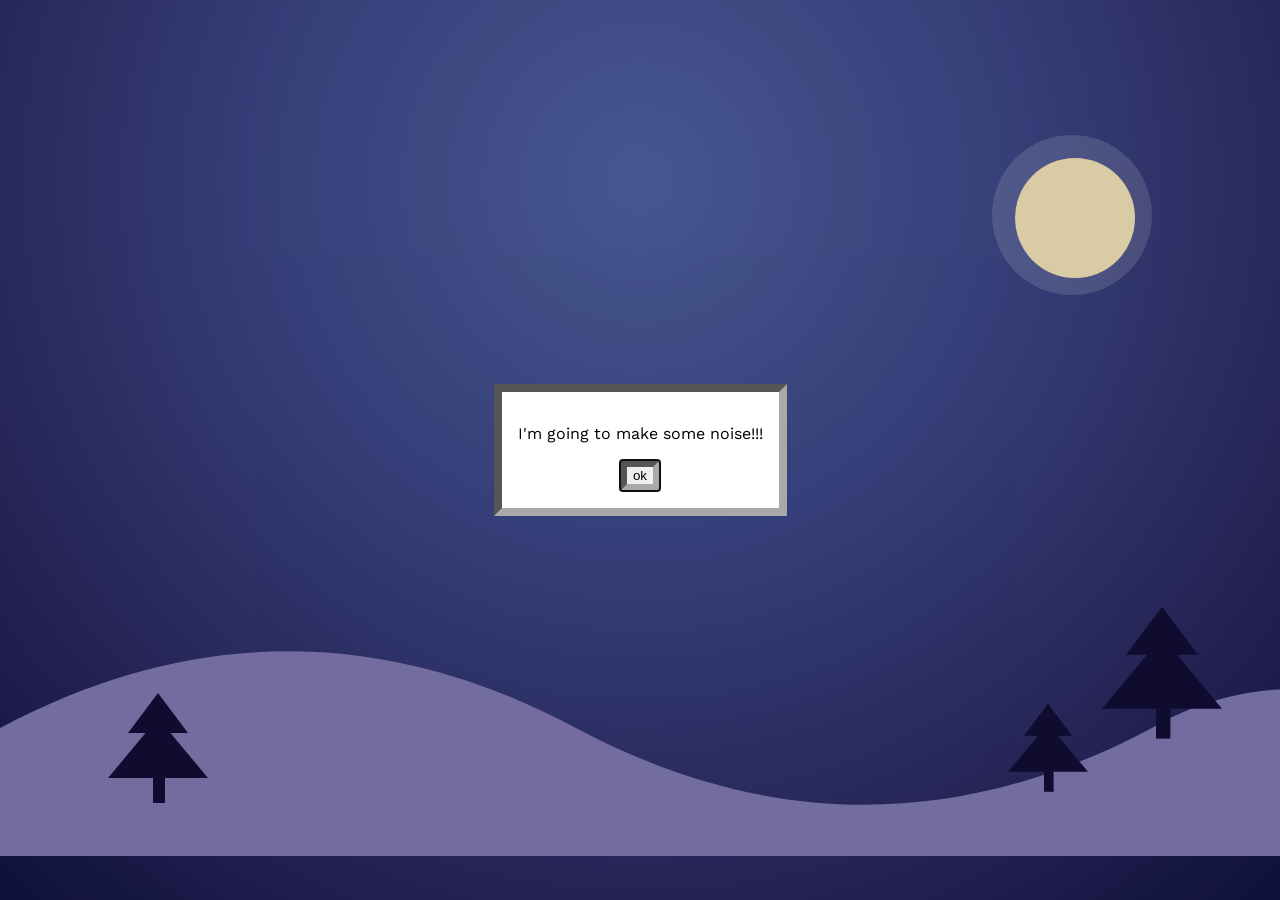
==== index.html @ 813d322b "update" ====
<!doctype html>
<html lang="en">
<head>
    <meta charset="UTF-8">
    <meta name="viewport"
          content="width=device-width, user-scalable=no, initial-scale=1.0, maximum-scale=1.0, minimum-scale=1.0">
    <meta http-equiv="X-UA-Compatible" content="ie=edge">
    <title>Audio Instrument</title>

    <link rel="stylesheet" href="reset.css">
    <link rel="stylesheet" href="style.css">

</head>


<body>
    <div class="background">
        <div class="moon-glow"></div>
        <div class="moon"></div>

        <div class="ground">
            <svg viewBox="0 0 1000 200" preserveAspectRatio="none">
                <path d="
                    M0 100
                    C150 20 300 20 450 100
                    C600 180 750 180 900 100
                    C950 70 1000 70 1000 70
                    L1000 200
                    L0 200
                    Z
                " />
            </svg>
        </div>

        <div class="tree tree1">
            <div class="top"></div>
            <div class="bottom"></div>
            <div class="trunk"></div>
        </div>

        <div class="tree tree2">
            <div class="top"></div>
            <div class="bottom"></div>
            <div class="trunk"></div>
        </div>

        <div class="tree tree3">
            <div class="top"></div>
            <div class="bottom"></div>
            <div class="trunk"></div>
        </div>

<!--    <div class="tree tree4">
            <div class="top"></div>
            <div class="bottom"></div>
            <div class="trunk"></div>
        </div>
    -->
    </div>


        <div class="stars">
            <span id="star-q"></span>
            <span id="star-w"></span>
            <span id="star-e"></span>
            <span id="star-r"></span>
            <span id="star-t"></span>
            <span id="star-y"></span>
            <span id="star-u"></span>
            <span id="star-i"></span>
            <span id="star-o"></span>
            <span id="star-p"></span>
        </div>

    <dialog id="intro-modal">
        <p>I'm going to make some noise!!!</p>
        <button id="intro-modal-close">ok</button>
    </dialog>

   <!-- <header>
        <h1>Main project</h1>
        <p>to test the site, press letters from the keyboard</p>
    </header>
    -->

    <script src="main.js"></script>
</body>
</html>
---- style.css ----
@import url('https://fonts.googleapis.com/css2?family=Work+Sans:ital,wght@0,100..900;1,100..900&display=swap');

/*saving our custom variables*/
/*light mode*/
:root {
    --colour-01: black;
    --colour-02: white;
    --colour-03: darkgray;
    --colour-04: lightgray;
    --border: 0.5rem inset var(--colour-03);
}

/*dark mode*/
@media (prefers-color-scheme: dark) {
    :root {
        --colour-01: #f0f6f0;
        --colour-02: rgb(16, 33, 100);
        --colour-03: rgb(110, 120, 174);
        --colour-04: rgb(41, 42, 109);
    }
}

body {
    font-family: "Work Sans", sans-serif;
    color: white;
    margin: 0;
    min-height: 100vh;
    
    background:
    radial-gradient(
    circle at 50% 20%,
    #4f619f 0%,
    #3b4585 40%,
    #29265d 75%,
    #101240 100%
    );
}


.background {
    position: fixed;
    inset: 0;
    z-index: -1;
    
    background:
    radial-gradient(
    circle at 50% 20%,
    #4f619f 0%,
    #3b4585 40%,
    #29265d 75%,
    #101240 100%
    );
}

dialog[open] {
    background-color: var(--colour-02);
    color: var(--colour-01);
    border: var(--border);
    display: flex;
    flex-direction: column;
    align-items: center;
}

button {
    border: var(--border);
}


/* ---Visuals--- */

.moon-glow {
    position: absolute;
    top: 15%;
    right: 10%;
    
    width: 160px;
    height: 160px;
    
    background: rgba(255, 255, 255, 0.15);
    border-radius: 50%;
}

.moon {
    position: absolute;
    top: 17.5%;
    right: 11.3%;
    
    width: 120px;
    height: 120px;
    
    background: #f1e2b5;
    border-radius: 50%;
}



.ground {
    position: absolute;
    bottom: 100px;
    left: 0;
    width: 100%;
    height: 200px;
    background: transparent;
    
}
    clip-path: polygon(
    0% 35%,
    12% 55%,
    25% 50%,
    38% 10%,
    50% 30%,
    63% 55%,
    78% 55%,
    90% 20%,
    100% 28%,
    100% 100%,
    0% 100%
    );
.ground svg {
    width: 100%;
    height: 100%;
}
.ground path {
    fill: #8079b1;
}

/* ----- stars ---------------------- */
.stars span {
    position: absolute;
    width: 10px;
    height: 10px;
    opacity 0;
    transform: scale(0) rotate(-70deg);
    transition: opacity 0.5s ease;

    background: white;
    border-radius: 50%;
    transition: opacity 0.5s ease, transform 0.5s ease, box-shadow 0.5s ease;
    
}

.stars span::before {
  content: "";
  position: absolute;
  inset: 0;
  background: var(--img/1.png) center / contain no-repeat;
  filter:
    drop-shadow(0 0 2px var(--glow, #fff))    /* tight halo */
    drop-shadow(0 0 7px var(--glow, #fff));   /* soft outer glow */
  animation: twinkle var(--d, 3s) ease-in-out infinite;
}

.star-active {
    opacity: 1;
    transform: scale(2.5);

    box-shadow:
    0 0 10px rgb(254, 254, 254),
    0 0 20px rgb(98, 145, 215),
    0 0 50px rgb(47, 18, 134);
}

.star-fade {
    opacity: 0;
    transform: scale(1);
    box-shadow: none;
}


/* ----- trees ---------------------- */

.tree {
    position: absolute;
    bottom: 180px;
    left: 80%;
}
    
.top {
    width: 0;
    height: 0;
    position: absolute;
    
    border-left: 30px solid transparent;
    border-right: 30px solid transparent;
    border-bottom: 40px solid #120d35;
    
}

.bottom {
    width: 0;
    height: 0;
    
    border-left: 50px solid transparent;
    border-right: 50px solid transparent;
    border-bottom: 60px solid #120d35;
    
    position: absolute;
    top: 25px;
    left: -20px;
}

.trunk {
    width: 12px;
    height: 25px;
    
    background: #120d35;
    
    position: absolute;
    top: 85px;
    left: 25px;
}

.tree1 {
    left: 10%;
    top: 77%;
    transform: scale(1);
}

.tree2 {
    left: 80%;
    top: 78%;
    transform: scale(0.8);
}

.tree3 {
    left: 88%;
    top: 68.5%;
    transform: scale(1.2);
}

/* .tree4 {
    left: -0.5%;
    top: 67.5%;
    transform: scale(1.8);
}
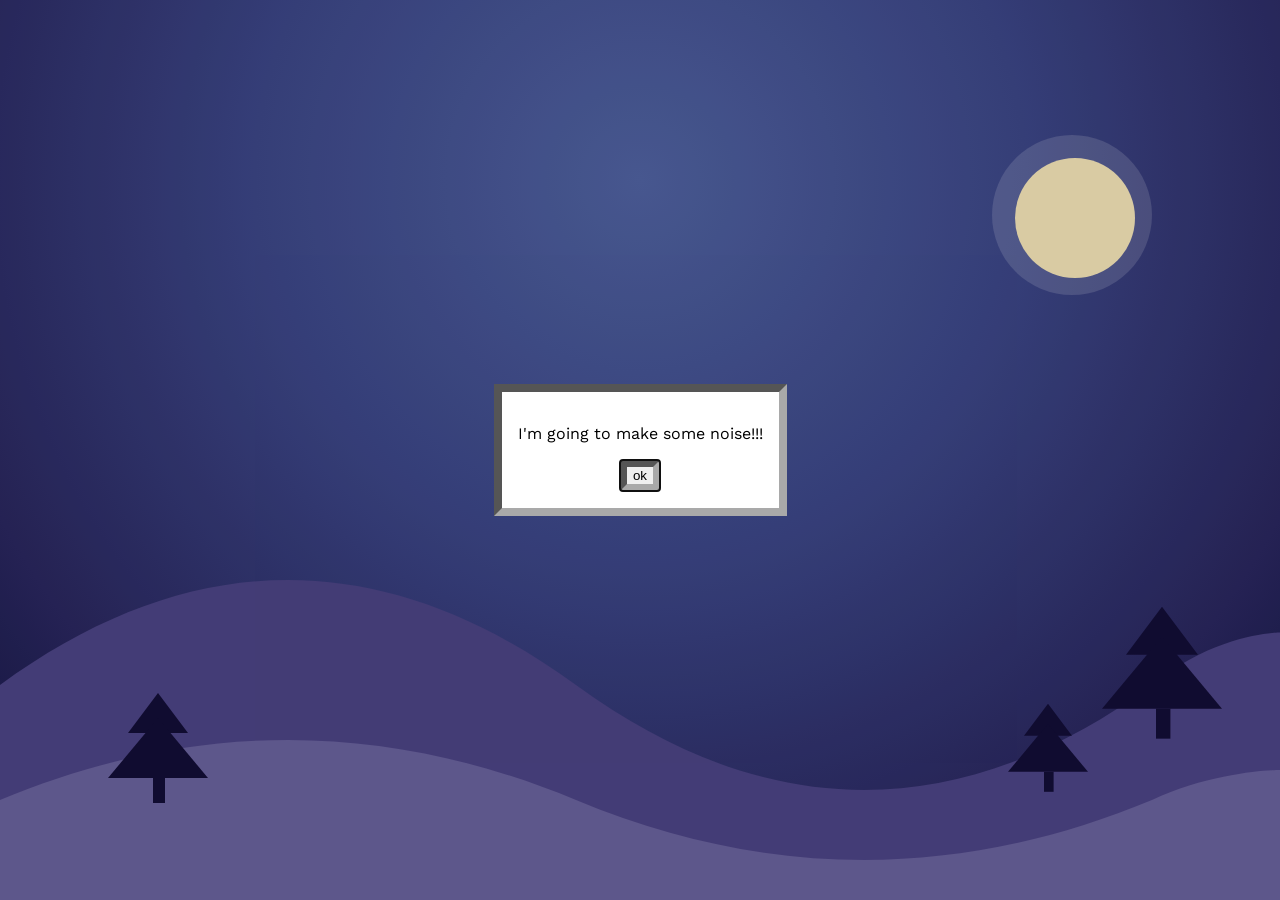
==== commit d7932f87: "fixed ground svg" ====
--- a/index.html
+++ b/index.html
@@ -17,6 +17,20 @@
     <div class="background">
         <div class="moon-glow"></div>
         <div class="moon"></div>
+
+            <div class="ground-back">
+            <svg viewBox="0 0 1000 200" preserveAspectRatio="none">
+                <path d="
+                    M0 100
+                    C150 20 300 20 450 100
+                    C600 180 750 180 900 100
+                    C950 70 1000 70 1000 70
+                    L1000 200
+                    L0 200
+                    Z
+                " />
+            </svg>
+        </div>
 
         <div class="ground">
             <svg viewBox="0 0 1000 200" preserveAspectRatio="none">
--- a/style.css
+++ b/style.css
@@ -93,35 +93,44 @@
 }
 
 
-
+/* ----- ground front ---------------------- */
 .ground {
     position: absolute;
-    bottom: 100px;
+    bottom: 0;
     left: 0;
     width: 100%;
     height: 200px;
     background: transparent;
     
 }
-    clip-path: polygon(
-    0% 35%,
-    12% 55%,
-    25% 50%,
-    38% 10%,
-    50% 30%,
-    63% 55%,
-    78% 55%,
-    90% 20%,
-    100% 28%,
-    100% 100%,
-    0% 100%
-    );
+    
 .ground svg {
     width: 100%;
     height: 100%;
 }
 .ground path {
-    fill: #8079b1;
+    fill: #68619b;
+}
+
+/* ----- ground back ---------------------- */
+
+.ground-back {
+    position: absolute;
+
+    bottom: 40px;      /* sits higher */
+    left: 0;
+    width: 100%;
+    height: 350px;
+    z-index: 0;
+}
+
+.ground-back svg {
+    width: 100%;
+    height: 100%;
+}
+
+.ground-back path {
+    fill: #4b4383;
 }
 
 /* ----- stars ---------------------- */
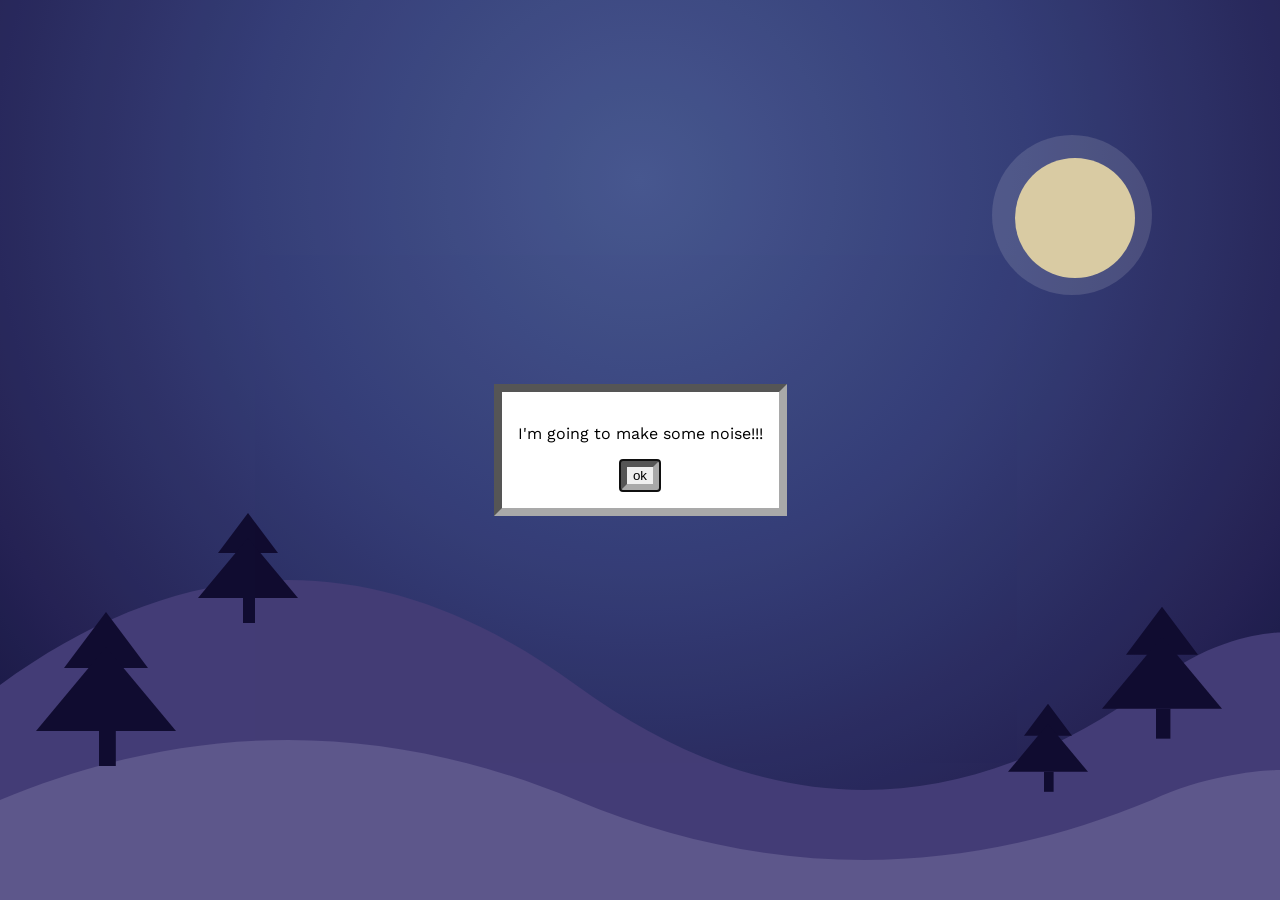
==== commit 4030e5c1: "update added tree 4, fox png" ====
--- a/index.html
+++ b/index.html
@@ -64,12 +64,12 @@
             <div class="trunk"></div>
         </div>
 
-<!--    <div class="tree tree4">
+    <div class="tree tree4">
             <div class="top"></div>
             <div class="bottom"></div>
             <div class="trunk"></div>
         </div>
-    -->
+    
     </div>
 
 
--- a/style.css
+++ b/style.css
@@ -220,8 +220,8 @@
 }
 
 .tree1 {
-    left: 10%;
-    top: 77%;
+    left: 17%;
+    top: 57%;
     transform: scale(1);
 }
 
@@ -237,8 +237,8 @@
     transform: scale(1.2);
 }
 
-/* .tree4 {
-    left: -0.5%;
-    top: 67.5%;
-    transform: scale(1.8);
+.tree4 {
+    left: 5%;
+    top: 70%;
+    transform: scale(1.4);
 }
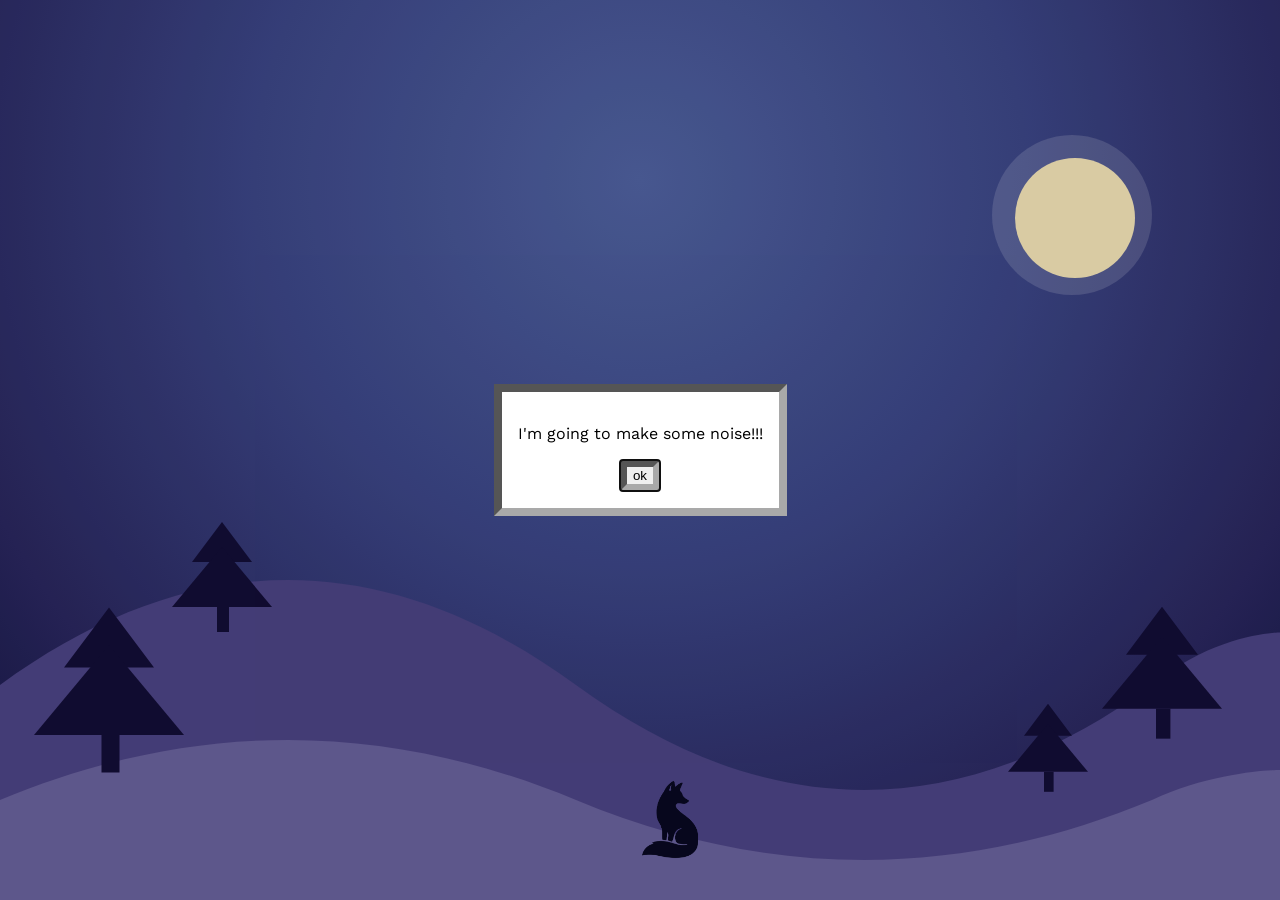
==== commit 72b34080: "fox png position" ====
--- a/index.html
+++ b/index.html
@@ -72,6 +72,7 @@
     
     </div>
 
+    <img src="img/fox.png" class="fox">
 
         <div class="stars">
             <span id="star-q"></span>
--- a/style.css
+++ b/style.css
@@ -20,6 +20,7 @@
     }
 }
 
+
 body {
     font-family: "Work Sans", sans-serif;
     color: white;
@@ -65,6 +66,18 @@
     border: var(--border);
 }
 
+/* --- fox --- */
+.fox {
+    position: absolute;
+    width: 60px;
+    bottom: 40px; 
+    left: 50%;
+    color: #61501d;
+    z-index: 1;
+
+    filter: brightness(0) saturate(100%) invert(6%) sepia(32%) saturate(2644%) hue-rotate(218deg) brightness(88%) contrast(105%);
+    z-index: 1;
+}
 
 /* ---Visuals--- */
 
@@ -220,8 +233,8 @@
 }
 
 .tree1 {
-    left: 17%;
-    top: 57%;
+    left: 15%;
+    top: 58%;
     transform: scale(1);
 }
 
@@ -240,5 +253,5 @@
 .tree4 {
     left: 5%;
     top: 70%;
-    transform: scale(1.4);
+    transform: scale(1.5);
 }
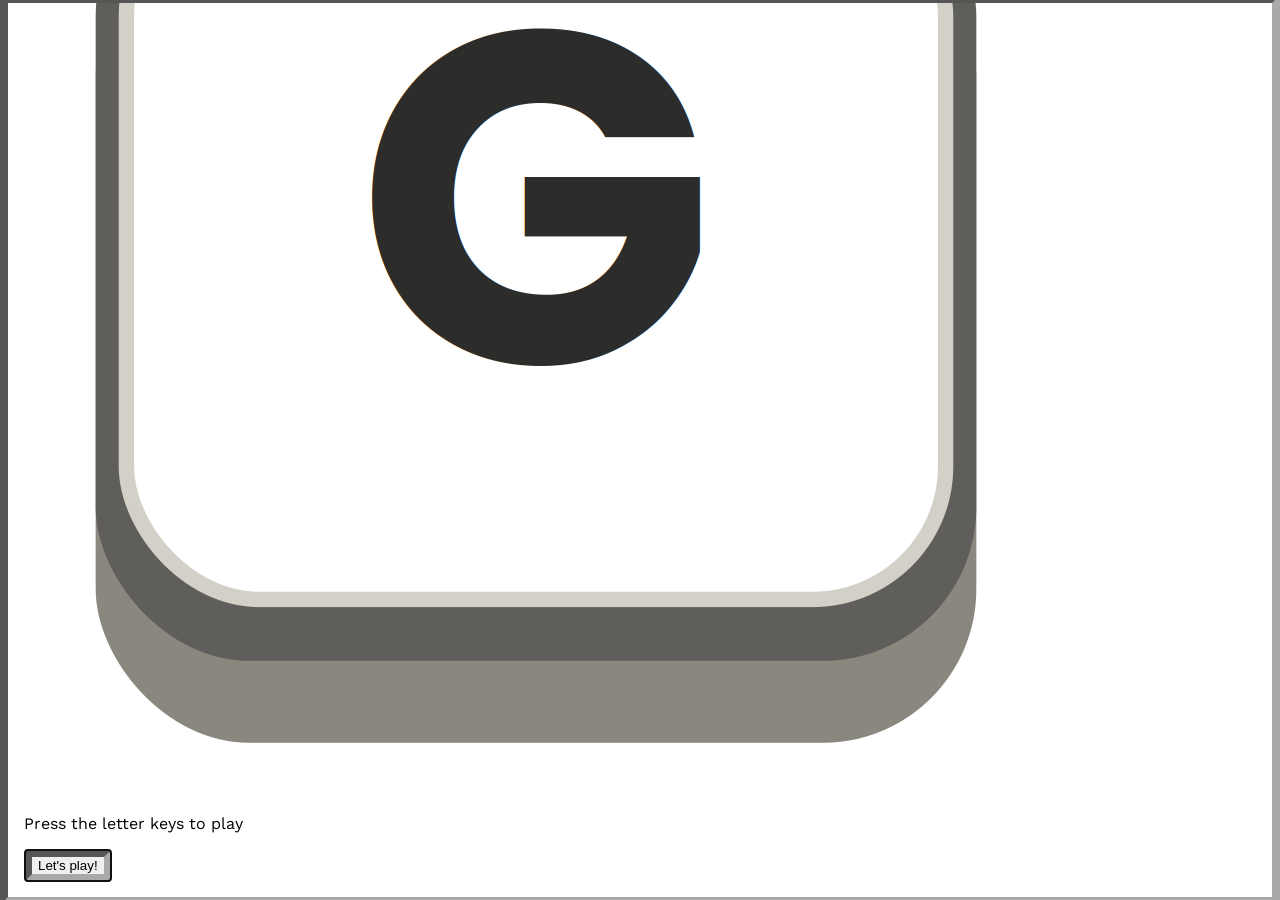
==== commit 7f3368d6: "Update index.html" ====
--- a/index.html
+++ b/index.html
@@ -14,6 +14,47 @@
 
 
 <body>
+    <dialog id="intro-modal" class="intro-modal">
+        <div class="modal-content">
+
+            <!-- Sound icon -->
+            <div class="intro-icons">
+            <img src="img/sound.png" alt="Sound icon">
+            <img src="img/volume.png" alt="Volume bars">
+            </div>
+
+            <h2>I'm going to make some noise! 🔊</h2>
+
+            <hr>
+
+            <!-- Keyboard imgs -->
+                 <div class="intro-keys">
+                    <img src="img/key-A.png">
+                    <img src="img/key-S.png">
+                    <img src="img/key-D.png">
+                    <img src="img/key-F.png">
+                    <img src="img/key-G.png">
+                </div>
+
+            <p>Press the letter keys to play</p>
+
+            
+            <button id="intro-modal-close" type="button">
+            Let's play!
+            </button>
+
+        </div>
+    </dialog>
+
+
+
+<!--     <dialog id="intro-modal">
+        <p>I'm going to make some noise!!!</p>
+        <button id="intro-modal-close">ok</button>
+    </dialog>
+    -->
+
+
     <div class="background">
         <div class="moon-glow"></div>
         <div class="moon"></div>
@@ -74,30 +115,10 @@
 
     <img src="img/fox.png" class="fox">
 
-        <div class="stars">
-            <span id="star-q"></span>
-            <span id="star-w"></span>
-            <span id="star-e"></span>
-            <span id="star-r"></span>
-            <span id="star-t"></span>
-            <span id="star-y"></span>
-            <span id="star-u"></span>
-            <span id="star-i"></span>
-            <span id="star-o"></span>
-            <span id="star-p"></span>
-        </div>
+    <div class="stars"></div>
 
-    <dialog id="intro-modal">
-        <p>I'm going to make some noise!!!</p>
-        <button id="intro-modal-close">ok</button>
-    </dialog>
-
-   <!-- <header>
-        <h1>Main project</h1>
-        <p>to test the site, press letters from the keyboard</p>
-    </header>
-    -->
 
     <script src="main.js"></script>
+
 </body>
 </html>
--- a/style.css
+++ b/style.css
@@ -147,45 +147,68 @@
 }
 
 /* ----- stars ---------------------- */
+
 .stars span {
     position: absolute;
-    width: 10px;
-    height: 10px;
-    opacity 0;
-    transform: scale(0) rotate(-70deg);
-    transition: opacity 0.5s ease;
-
-    background: white;
-    border-radius: 50%;
-    transition: opacity 0.5s ease, transform 0.5s ease, box-shadow 0.5s ease;
-    
-}
-
-.stars span::before {
-  content: "";
-  position: absolute;
-  inset: 0;
-  background: var(--img/1.png) center / contain no-repeat;
-  filter:
-    drop-shadow(0 0 2px var(--glow, #fff))    /* tight halo */
-    drop-shadow(0 0 7px var(--glow, #fff));   /* soft outer glow */
-  animation: twinkle var(--d, 3s) ease-in-out infinite;
-}
-
-.star-active {
-    opacity: 1;
-    transform: scale(2.5);
-
-    box-shadow:
-    0 0 10px rgb(254, 254, 254),
-    0 0 20px rgb(98, 145, 215),
-    0 0 50px rgb(47, 18, 134);
-}
-
-.star-fade {
+    width: 40px;
+    height: 40px;
     opacity: 0;
-    transform: scale(1);
-    box-shadow: none;
+    background-image: url("img/1.png");
+    background-size: contain;
+    background-repeat: no-repeat;
+    background-position: center;
+    filter: drop-shadow(0 0 5px white)
+            drop-shadow(0 0 12px #a9baff);
+    transform: scale(0) rotate(-30deg);
+}
+
+.star-pop {
+    animation: starAnimation 4.5s ease forwards;
+}
+
+@keyframes starAnimation {
+    0% {
+        opacity: 0;
+        transform: scale(0) rotate(30deg); }
+
+    18% {
+        opacity: 1;
+        transform: scale(1.5) rotate(6deg); }
+
+    55% {
+        opacity: 1;
+        transform: scale(2) rotate(60deg); }
+
+    100% {
+        opacity: 0;
+        transform: scale(1.5) rotate(60deg); }
+}
+
+/* glowing ring around star */
+
+.stars .ring {
+    position: absolute;
+    opacity: 0;
+    width: 80%;
+    height: 80%;
+    left: 10%;
+    top: 10%;
+    animation: ringGlow 1.1s ease-out forwards;
+
+    background-image: url("img/glowring.png");
+    background-size: contain;
+    background-repeat: no-repeat;
+    background-position: center;
+}
+
+@keyframes ringGlow {
+    from {
+        transform: scale(0.3);
+        opacity: 0.7; }
+
+    to {
+        transform: scale(3.4);
+        opacity: 0; }
 }
 
 
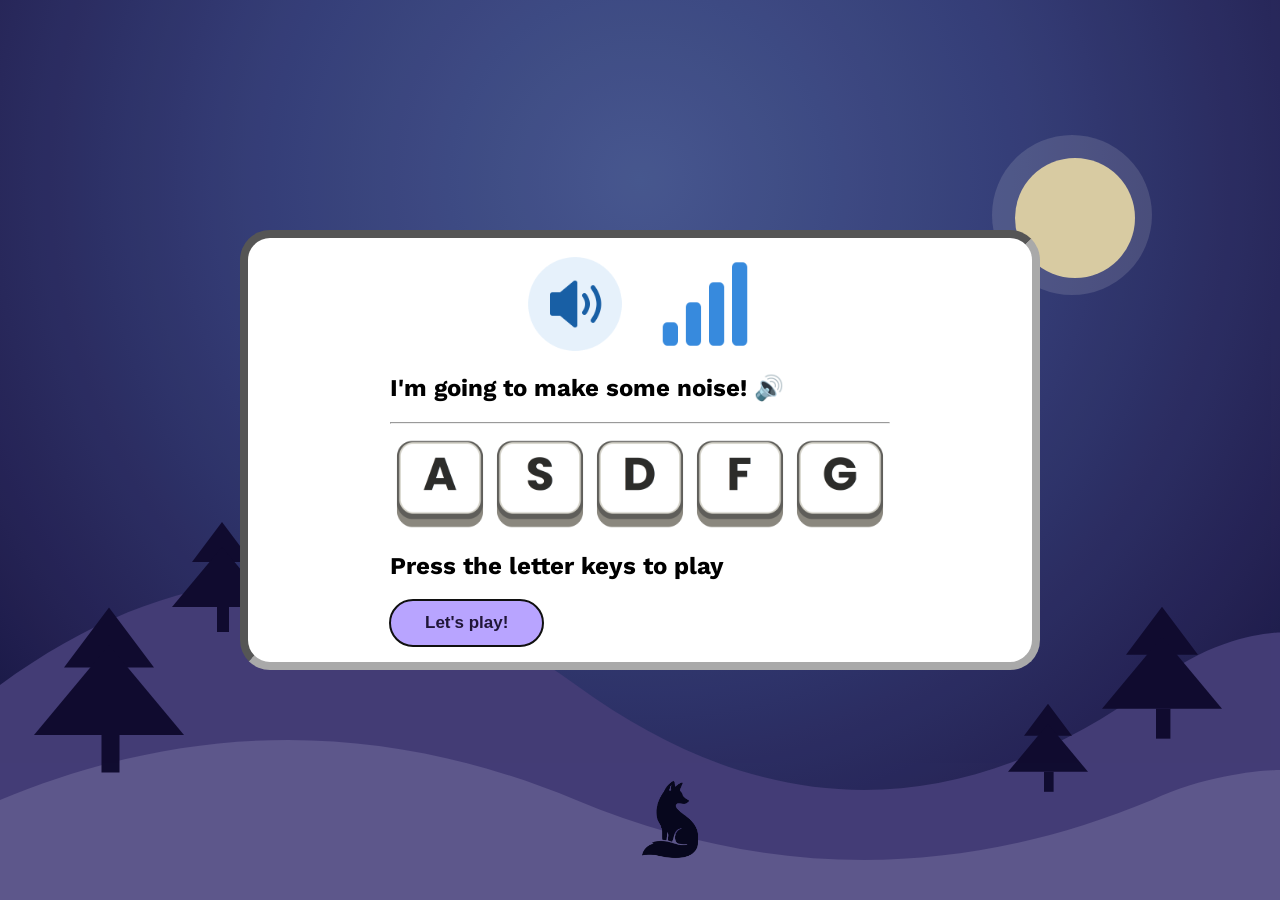
==== commit 8452a70f: "modal css" ====
--- a/index.html
+++ b/index.html
@@ -36,7 +36,7 @@
                     <img src="img/key-G.png">
                 </div>
 
-            <p>Press the letter keys to play</p>
+            <h2>Press the letter keys to play</h2>
 
             
             <button id="intro-modal-close" type="button">
--- a/style.css
+++ b/style.css
@@ -277,4 +277,54 @@
     left: 5%;
     top: 70%;
     transform: scale(1.5);
-}+}
+
+
+/* ------------- MODAL ------------------ */
+
+/* Modal background */
+.intro-modal {
+  width: min(800px, calc(100% - 40px));
+  box-sizing: border-box;
+  border: 1px solid #383838;
+  border-radius: 30px;
+  background: #1b1b1b;
+  color: #f5f2eb;
+}
+
+
+/* Sound icon and volume bars */
+.intro-icons {
+  display: flex;
+  justify-content: center;
+  gap: 30px;
+}
+
+.intro-icons img {
+  width: 100px;
+}
+
+
+
+/* Five letter boxes in one row */
+.intro-keys {
+  display: flex;
+  justify-content: center;
+}
+
+.intro-keys img {
+  width: 100px;
+}
+
+
+/* Let's play button */
+#intro-modal-close {
+  padding: 13px 35px;
+  border: none;
+  border-radius: 25px;
+  background: #b8a4ff;
+  color: #201638;
+  font-size: 17px;
+  font-weight: bold;
+}
+
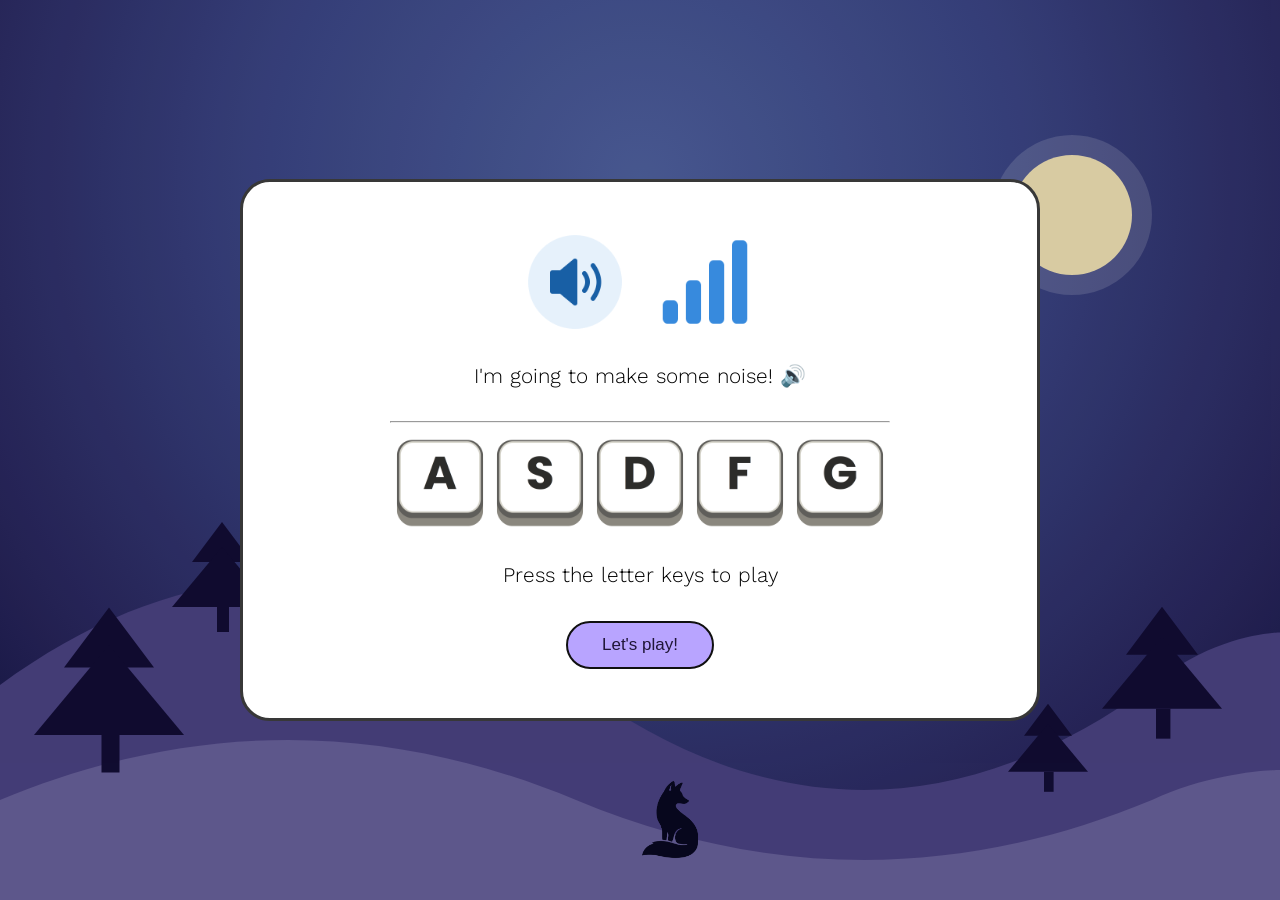
==== commit f5fac7c5: "responsive design changing moon & moonglow code" ====
--- a/index.html
+++ b/index.html
@@ -48,16 +48,11 @@
 
 
 
-<!--     <dialog id="intro-modal">
-        <p>I'm going to make some noise!!!</p>
-        <button id="intro-modal-close">ok</button>
-    </dialog>
-    -->
-
-
     <div class="background">
-        <div class="moon-glow"></div>
-        <div class="moon"></div>
+        <div class="moon-glow">
+            <div class="moon"></div>
+        </div>
+        
 
             <div class="ground-back">
             <svg viewBox="0 0 1000 200" preserveAspectRatio="none">
--- a/style.css
+++ b/style.css
@@ -14,9 +14,9 @@
 @media (prefers-color-scheme: dark) {
     :root {
         --colour-01: #f0f6f0;
-        --colour-02: rgb(16, 33, 100);
-        --colour-03: rgb(110, 120, 174);
-        --colour-04: rgb(41, 42, 109);
+        --colour-02: rgb(45, 46, 51);
+        --colour-03: rgb(45, 46, 51);
+        --colour-04: rgb(45, 46, 51);
     }
 }
 
@@ -56,7 +56,6 @@
 dialog[open] {
     background-color: var(--colour-02);
     color: var(--colour-01);
-    border: var(--border);
     display: flex;
     flex-direction: column;
     align-items: center;
@@ -91,16 +90,15 @@
     
     background: rgba(255, 255, 255, 0.15);
     border-radius: 50%;
+
+    display: flex;
+    justify-content: center;
+    align-items: center;
 }
 
 .moon {
-    position: absolute;
-    top: 17.5%;
-    right: 11.3%;
-    
     width: 120px;
     height: 120px;
-    
     background: #f1e2b5;
     border-radius: 50%;
 }
@@ -282,14 +280,23 @@
 
 /* ------------- MODAL ------------------ */
 
-/* Modal background */
+/* background */
 .intro-modal {
   width: min(800px, calc(100% - 40px));
   box-sizing: border-box;
-  border: 1px solid #383838;
+  border: 3px solid #383838;
   border-radius: 30px;
   background: #1b1b1b;
   color: #f5f2eb;
+  padding: 50px 30px;
+}
+
+.intro-modal h2 {
+    text-align: center;
+    font-size: 1.3rem;
+    font-weight: 300;     /* regular */
+    padding-top: 15px;
+    padding-bottom: 15px;
 }
 
 
@@ -303,7 +310,6 @@
 .intro-icons img {
   width: 100px;
 }
-
 
 
 /* Five letter boxes in one row */
@@ -325,6 +331,35 @@
   background: #b8a4ff;
   color: #201638;
   font-size: 17px;
-  font-weight: bold;
-}
-
+
+  display: block;
+  margin: 20px auto 0;
+}
+
+/* ----------Smaller screens 
+@media (max-width: 600px) {
+  .intro-content {
+    padding: 25px 15px;
+  }
+
+  .intro-icons img {
+    width: 75px;
+    height: 75px;
+  }
+
+  .intro-keys {
+    gap: 6px;
+  }
+
+  .intro-keys img {
+    width: calc((100% - 24px) / 5);
+  }
+
+  .intro-content h2 {
+    font-size: 21px;
+  }
+
+  .intro-content p {
+    font-size: 16px;
+  }
+}
